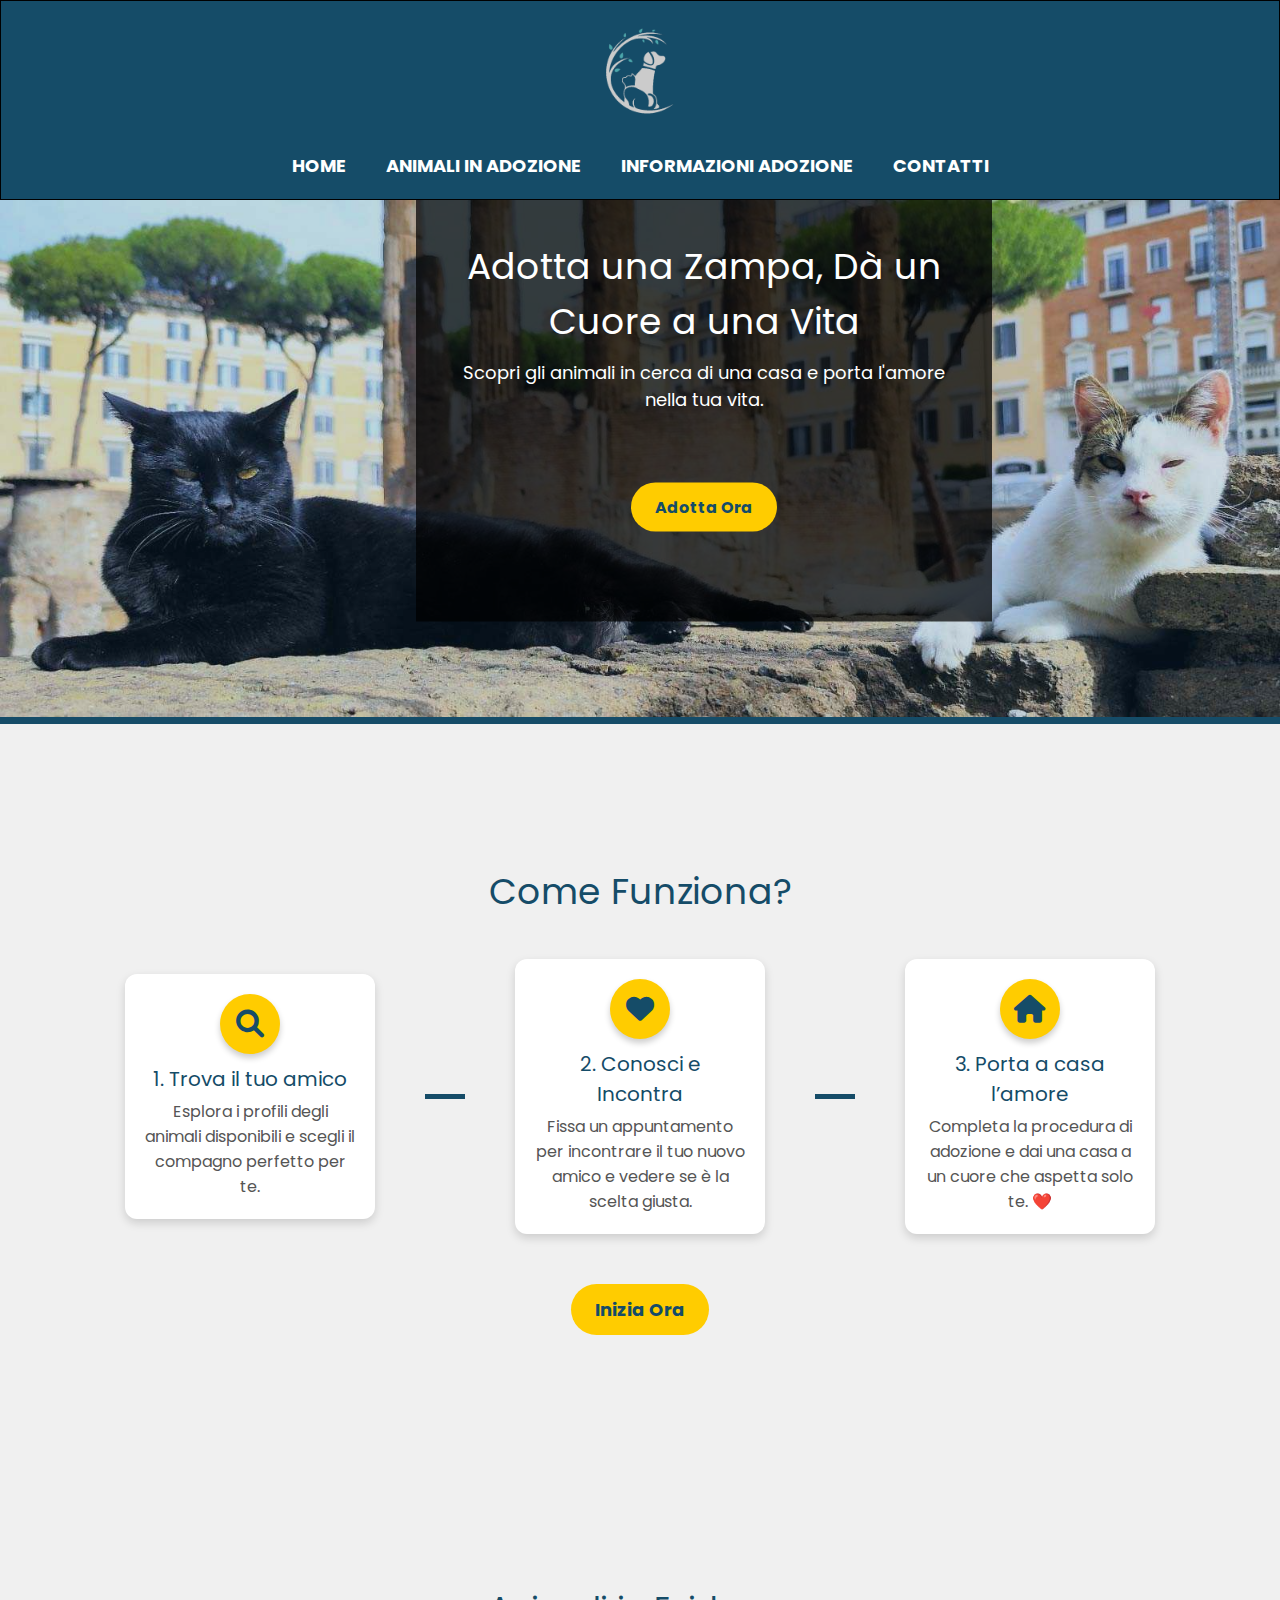
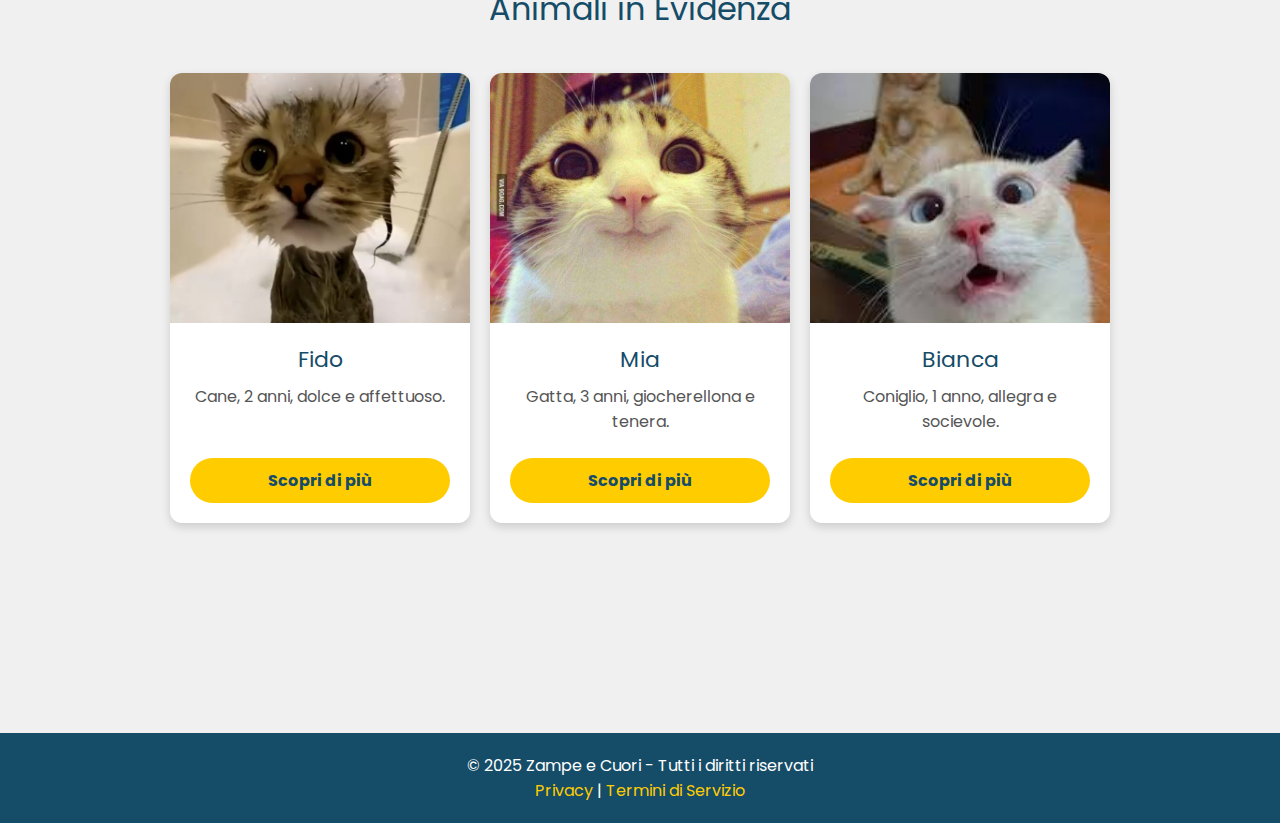
==== index.html @ fa0ba4fa "m" ====
<!DOCTYPE html>
<html lang="it">
<head>
    <meta charset="UTF-8">
    <meta name="viewport" content="width=device-width, initial-scale=1.0">
    <meta http-equiv="X-UA-Compatible" content="ie=edge">
    <link rel="stylesheet" href="/Styles/main.css">

    <title>Zampe e Cuori</title>
    <link rel="stylesheet" href="https://cdnjs.cloudflare.com/ajax/libs/font-awesome/6.0.0/css/all.min.css">

    <link rel="preconnect" href="https://fonts.googleapis.com">
<link rel="preconnect" href="https://fonts.gstatic.com" crossorigin>
<link href="https://fonts.googleapis.com/css2?family=Poppins:ital,wght@0,100;0,200;0,300;0,400;0,500;0,600;0,700;0,800;0,900;1,100;1,200;1,300;1,400;1,500;1,600;1,700;1,800;1,900&display=swap" rel="stylesheet">
</head>
<body>
    <!-- Header Section -->
    <header>
        <div class="logo">
            <img src="/Resources/logo-white.png" alt="Zampe e Cuori Logo">
        </div>
        <nav>
            <ul>
                <li><a href="#">Home</a></li>
                <li><a href="#">Animali in Adozione</a></li>
                <li><a href="#">Informazioni Adozione</a></li>
                <li><a href="#">Contatti</a></li>
            </ul>
        </nav>
    </header>

    <!-- Banner Section -->
    <section class="banner">
        <img src="/Resources/home-banner.jpg" alt="Immagine di banner" class="banner-image">
        <div class="banner-text">
            <h1>Adotta una Zampa, Dà un Cuore a una Vita</h1>
            <p>Scopri gli animali in cerca di una casa e porta l'amore nella tua vita.</p>
            <a href="#" class="btn">Adotta Ora</a>
        </div>
    </section>

    <!-- Welcome Section -->
    <section class="adoption-process">
        <h2>Come Funziona?</h2>
        <div class="process-container">
            <!-- Step 1 -->
            <div class="step-card">
                <div class="icon">
                    <i class="fas fa-search"></i>
                </div>
                <div class="step-content">
                    <h3>1. Trova il tuo amico</h3>
                    <p>Esplora i profili degli animali disponibili e scegli il compagno perfetto per te.</p>
                </div>
            </div>
    
            <!-- Roadmap line between Step 1 and Step 2 -->
            <div class="roadmap"></div>  
    
            <!-- Step 2 -->
            <div class="step-card">
                <div class="icon">
                    <i class="fas fa-heart"></i>
                </div>
                <div class="step-content">
                    <h3>2. Conosci e Incontra</h3>
                    <p>Fissa un appuntamento per incontrare il tuo nuovo amico e vedere se è la scelta giusta.</p>
                </div>
            </div>
    
            <!-- Roadmap line between Step 2 and Step 3 -->
            <div class="roadmap"></div>  
    
            <!-- Step 3 -->
            <div class="step-card">
                <div class="icon">
                    <i class="fas fa-home"></i>
                </div>
                <div class="step-content">
                    <h3>3. Porta a casa l’amore</h3>
                    <p>Completa la procedura di adozione e dai una casa a un cuore che aspetta solo te. ❤️</p>
                </div>
            </div>
        </div>
        <a href="#" class="btn">Inizia Ora</a>
        <!-- <div class="welcome-image">
            <img src="/Resources/vety-person-holding-cat-for-adoption-at-shelter.jpg" alt="Adopt a pet">
        </div> -->
    </section>
   
    
     

    <!-- Featured Animals Section -->
    <section class="featured-animals">
        <h2>Animali in Evidenza</h2>
        <div class="animal-container">
            <div class="animal-card">
                <img src="/Resources/animali/79a3168cf52edca304ff32db46e0f888.jpg" alt="Cane in adozione">
                <div class="card-content">
                    <h3>Fido</h3>
                    <p>Cane, 2 anni, dolce e affettuoso.</p>
                    <a href="#">Scopri di più</a>
                </div>
            </div>
    
            <div class="animal-card">
                <img src="/Resources/animali/ba927ff34cd961ce2c184d47e8ead9f6.jpg" alt="Gatto in adozione">
                <div class="card-content">
                    <h3>Mia</h3>
                    <p>Gatta, 3 anni, giocherellona e tenera.</p>
                    <a href="#">Scopri di più</a>
                </div>
            </div>
    
            <div class="animal-card">
                <img src="/Resources/animali/images (1).jpg" alt="Coniglio in adozione">
                <div class="card-content">
                    <h3>Bianca</h3>
                    <p>Coniglio, 1 anno, allegra e socievole.</p>
                    <a href="#">Scopri di più</a>
                </div>
            </div>
        </div>
    </section>
    

    <!-- Footer Section -->
    <footer>
        <p>&copy; 2025 Zampe e Cuori - Tutti i diritti riservati</p>
        <p><a href="#">Privacy</a> | <a href="#">Termini di Servizio</a></p>
    </footer>
</body>
</html>
---- Styles/main.css ----
/* General Styles */
* {
    margin: 0;
    padding: 0;
    box-sizing: border-box;
    font-family: "Poppins", sans-serif;
  font-weight: 400;
  font-style: normal;
}

body {
    background-color: #f0f0f0;
    color: #154c68;
}

/* Header Styles */
header {
    background-color: #154c68;
    padding: 20px;
    color: #ffffff;
    display: flex;
    flex-direction: column;
    justify-content: space-between; /* Pushes the divs to the top and bottom */
    align-items: center; /* Centers horizontally */
    height: 200px; /* Adjust as needed */
    border: 1px solid #000; /* Just for visualization */
}


header .logo img {
    
    height: 100px;
}

nav ul {
    list-style: none;
    display: flex;
    justify-content: center;
    margin-top: 10px;
}

nav ul li {
    margin: 0 20px;
}

nav ul li a {
    text-decoration: none;
    color: #ffffff;
    font-size: 18px;
    text-transform: uppercase;
    font-weight: bold;
}

nav ul li a:hover {
    color: #ffcc00;
}

/* Banner Styles */
.banner {
    position: relative;
    width: 100%;
    height: 100%;
    background-color: #154c68;
    overflow: hidden;
}

.banner-image {
    width: 100%;
    height: 200%;
    object-fit: cover;
    opacity: 0.8;
}

.banner-text {
    position: absolute;
    top: 40%;
    left: 55%;
    transform: translate(-50%, -50%);
    text-align: center;
    color: #ffffff;
    background-color: rgba(0, 0, 0, 0.726);
    padding: 40px;
}

.banner-text h1 {
    font-size: 36px;
    margin-bottom: 10px;
}

.banner-text p {
    font-size: 18px;
    margin-bottom: 20px;
}

.banner-text .btn {
    background-color: #ffcc00;
    color: #154c68;
    padding: 12px 24px;
    font-size: 16px;
    text-decoration: none;
    border-radius: 30px;
}

.banner-text .btn:hover {
    background-color: #ff5722;
    color: #ffffff;
}

/* Adoption Process Section */
.adoption-process {
    text-align: center;
    padding: 140px 20px;
    background-color: #f0f0f0;
}

.adoption-process h2 {
    font-size: 36px;
    color: #154c68;
    margin-bottom: 40px;
}

.welcome-image img {
    width: 50%;
    border-radius: 12px;
    box-shadow: 0 4px 10px rgba(0, 0, 0, 0.2);
}

.btn {
    display: inline-block;
    padding: 12px 24px;
    margin: 50px 10px;
    font-size: 18px;
    background-color: #ffcc00;
    color: #154c68;
    font-weight: bold;
    text-decoration: none;
    border-radius: 35px;
    transition: background 0.3s ease, transform 0.2s ease;
}

.btn:hover {
    background-color: #ff5722;
    color: #ffffff;
    transform: scale(1.05);
}

/* Process Container */
.process-container {
    display: flex;
    align-items: center;
    justify-content: center;
    gap: 50px; /* Space between each step */
    position: relative;
}

/* Step Card */
.step-card {
    width: 250px;
    background: #ffffff;
    padding: 20px;
    border-radius: 12px;
    text-align: center;
    box-shadow: 0 4px 10px rgba(0, 0, 0, 0.15);
    display: flex;
    flex-direction: column;
    align-items: center;
    position: relative;
    z-index: 1;
}

/* Step Icon */
.icon {
    width: 60px;
    height: 60px;
    background-color: #ffcc00;
    color: #154c68;
    border-radius: 50%;
    display: flex;
    align-items: center;
    justify-content: center;
    font-size: 28px;
    margin-bottom: 10px;
    box-shadow: 0 4px 6px rgba(0, 0, 0, 0.2);
}

/* Step Content */
.step-content h3 {
    font-size: 20px;
    margin-bottom: 5px;
}

.step-content p {
    font-size: 16px;
    color: #555;
}

/* Roadmap Line (Horizontal) */
.roadmap {
    width: 40px;
    height: 5px;
    background: #154c68;
    position: relative;
}

/* Responsive Design for Small Screens */
@media (max-width: 768px) {
    .process-container {
        flex-direction: column;  /* Stack the cards vertically on smaller screens */
        gap: 20px;
    }

    .step-card {
        width: 80%;  /* Allow cards to be more flexible in size */
    }

    .roadmap {
        width: 5px;
        height: 40px;
    }
}



/* Featured Animals Section */
.featured-animals {
    text-align: center;
    padding: 60px 20px;
    background-color: #f0f0f0;
}

.featured-animals h2 {
    font-size: 32px;
    color: #154c68;
    margin-bottom: 40px;
}

/* Animal Container - Flexbox Layout */
.animal-container {
    display: flex;
    justify-content: center;
    gap: 20px;
    flex-wrap: wrap;
    margin-bottom: 150px;
}

/* Animal Card */
.animal-card {
    width: 300px;
    height: 450px; /* Increased height */
    background: #ffffff;
    border-radius: 12px;
    overflow: hidden;
    box-shadow: 0 4px 10px rgba(0, 0, 0, 0.15);
    transition: transform 0.3s ease, box-shadow 0.3s ease;
    cursor: pointer;
    display: flex;
    flex-direction: column;
}

/* Hover Effect */
.animal-card:hover {
    transform: translateY(-8px);
    box-shadow: 0 6px 16px rgba(0, 0, 0, 0.2);
}

/* Animal Image */
.animal-card img {
    width: 100%;
    height: 250px; /* Adjusted height to fit new card size */
    object-fit: cover;
}

/* Card Content */
.card-content {
    flex-grow: 1;
    padding: 20px;
    text-align: center;
    display: flex;
    flex-direction: column;
    justify-content: space-between;
}

.card-content h3 {
    font-size: 22px;
    color: #154c68;
    margin-bottom: 8px;
}

.card-content p {
    font-size: 16px;
    color: #555;
    flex-grow: 1;
    margin-bottom: 12px;
}

/* Button Style */
.card-content a {
    display: inline-block;
    padding: 10px 18px;
    background-color: #ffcc00;
    color: #154c68;
    font-weight: bold;
    text-decoration: none;
    border-radius: 35px;
    transition: background 0.3s ease, color 0.3s ease;
}

.card-content a:hover {
    background-color: #ff5722;
    color: #ffffff;
}


/* Footer Styles */
footer {
    text-align: center;
    padding: 20px;
    background-color: #154c68;
    color: #ffffff;
}

footer a {
    text-decoration: none;
    color: #ffcc00;
}

footer a:hover {
    color: #ff5722;
}
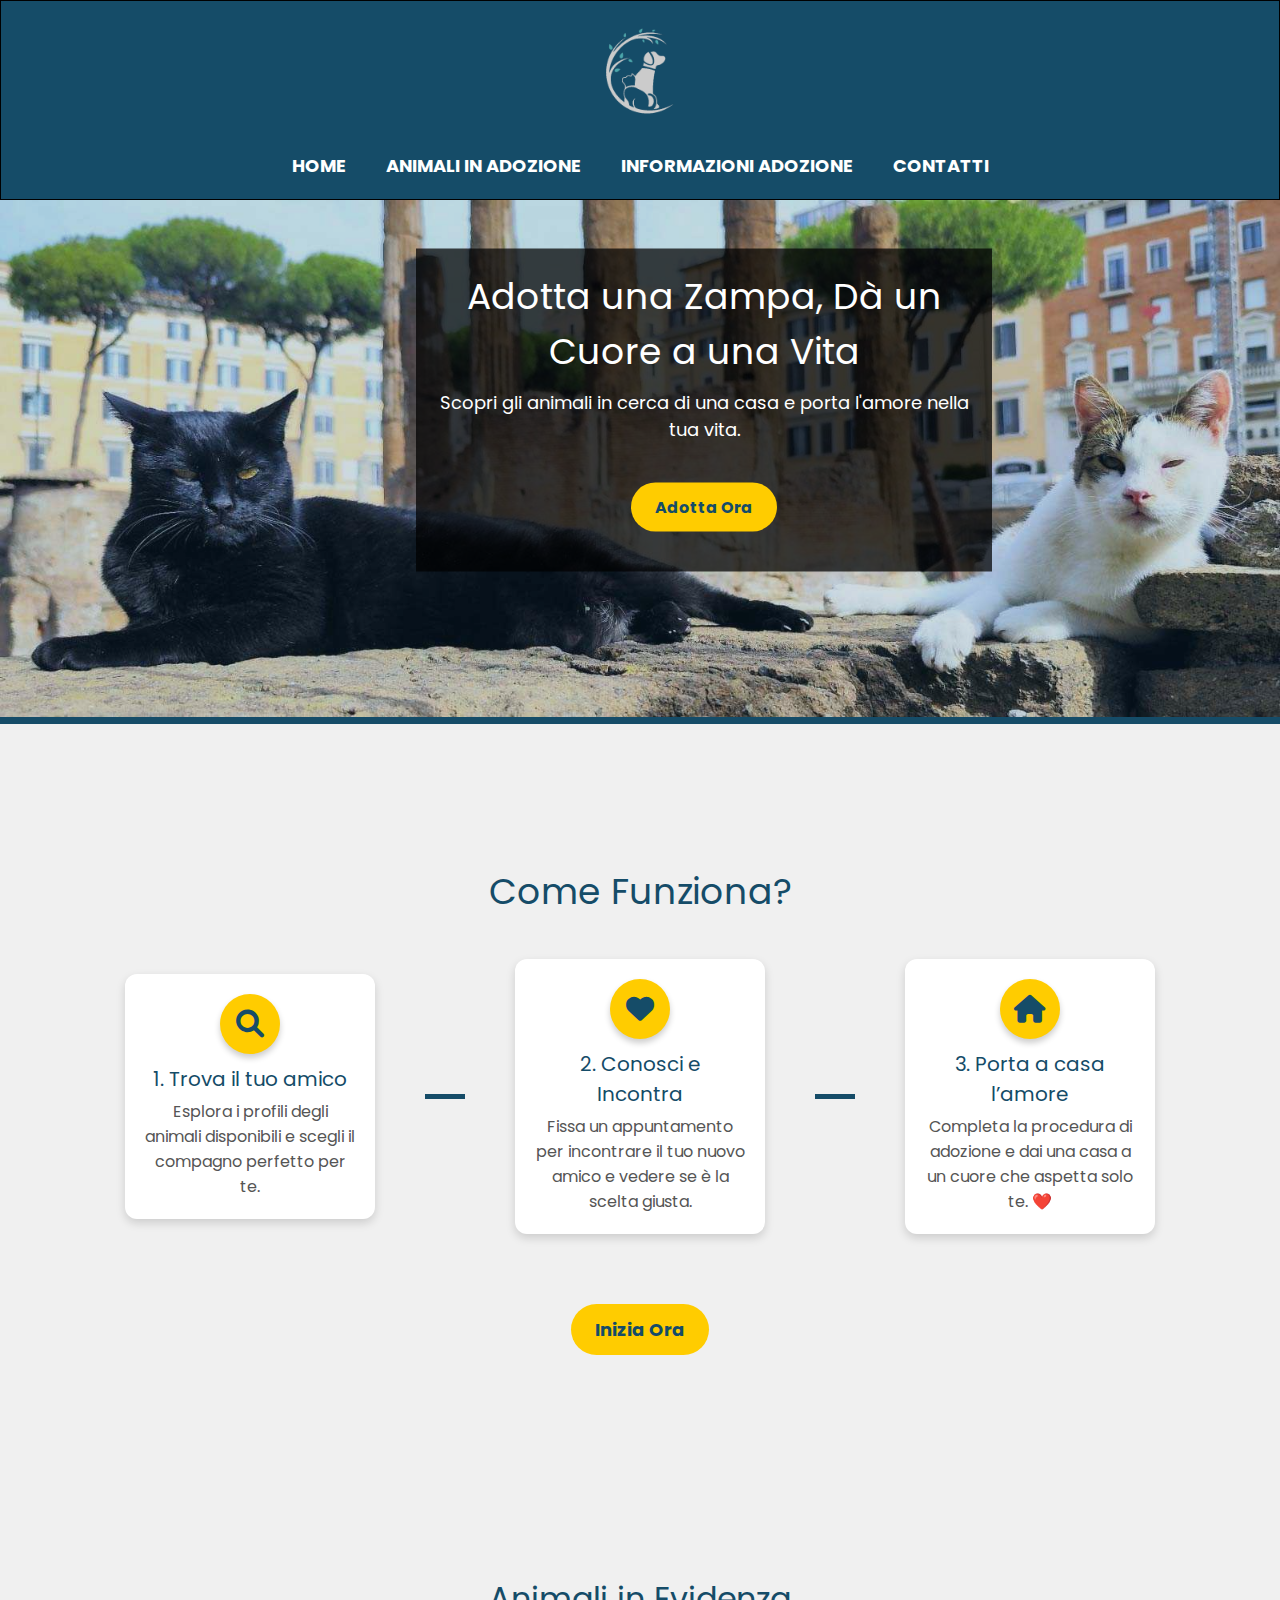
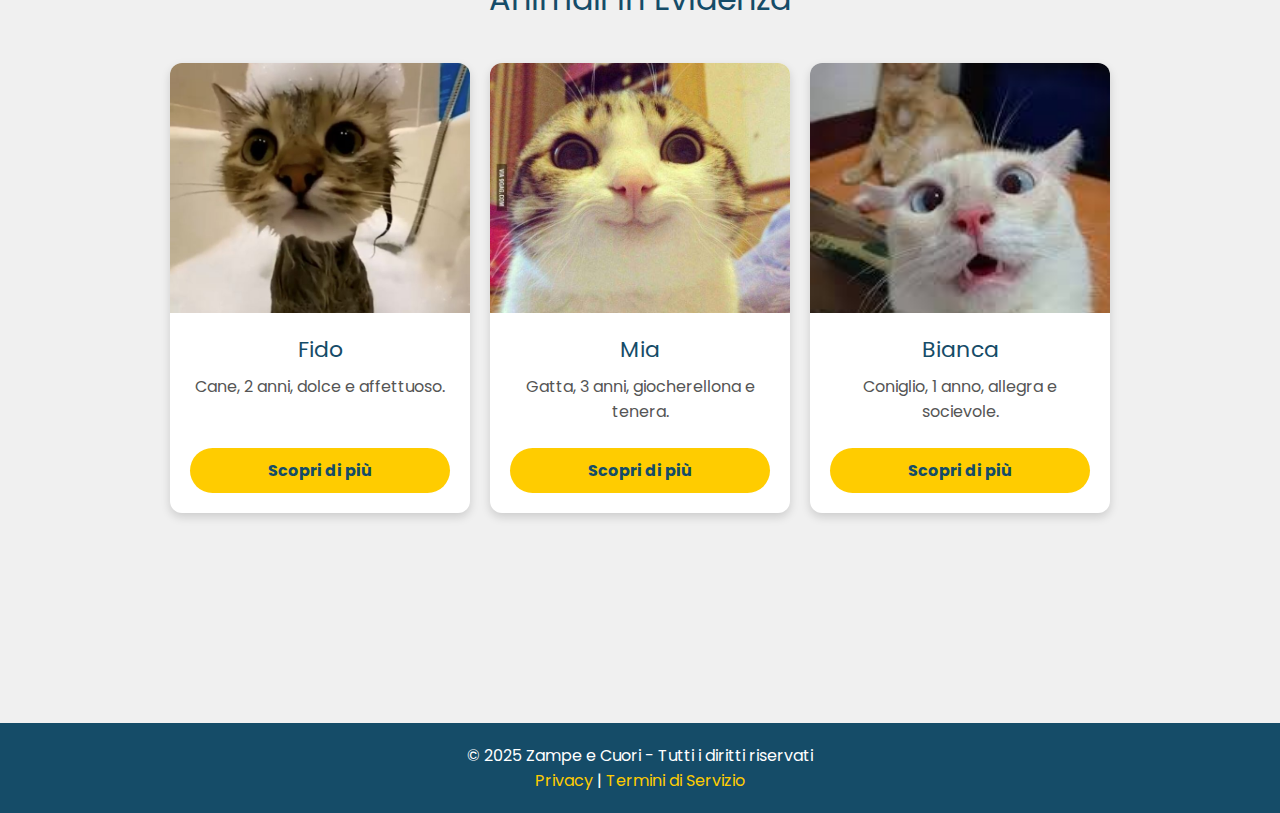
==== commit bd199a5a: "c" ====
--- a/index.html
+++ b/index.html
@@ -22,7 +22,7 @@
         <nav>
             <ul>
                 <li><a href="#">Home</a></li>
-                <li><a href="#">Animali in Adozione</a></li>
+                <li><a href="../Pages/Animali_in_Adozione.html">Animali in Adozione</a></li>
                 <li><a href="#">Informazioni Adozione</a></li>
                 <li><a href="#">Contatti</a></li>
             </ul>
--- a/Styles/main.css
+++ b/Styles/main.css
@@ -79,7 +79,7 @@
     text-align: center;
     color: #ffffff;
     background-color: rgba(0, 0, 0, 0.726);
-    padding: 40px;
+    padding: 20px;
 }
 
 .banner-text h1 {
@@ -128,7 +128,7 @@
 .btn {
     display: inline-block;
     padding: 12px 24px;
-    margin: 50px 10px;
+    margin: 20px 10px;
     font-size: 18px;
     background-color: #ffcc00;
     color: #154c68;
@@ -151,6 +151,7 @@
     justify-content: center;
     gap: 50px; /* Space between each step */
     position: relative;
+    margin-bottom: 50px;
 }
 
 /* Step Card */
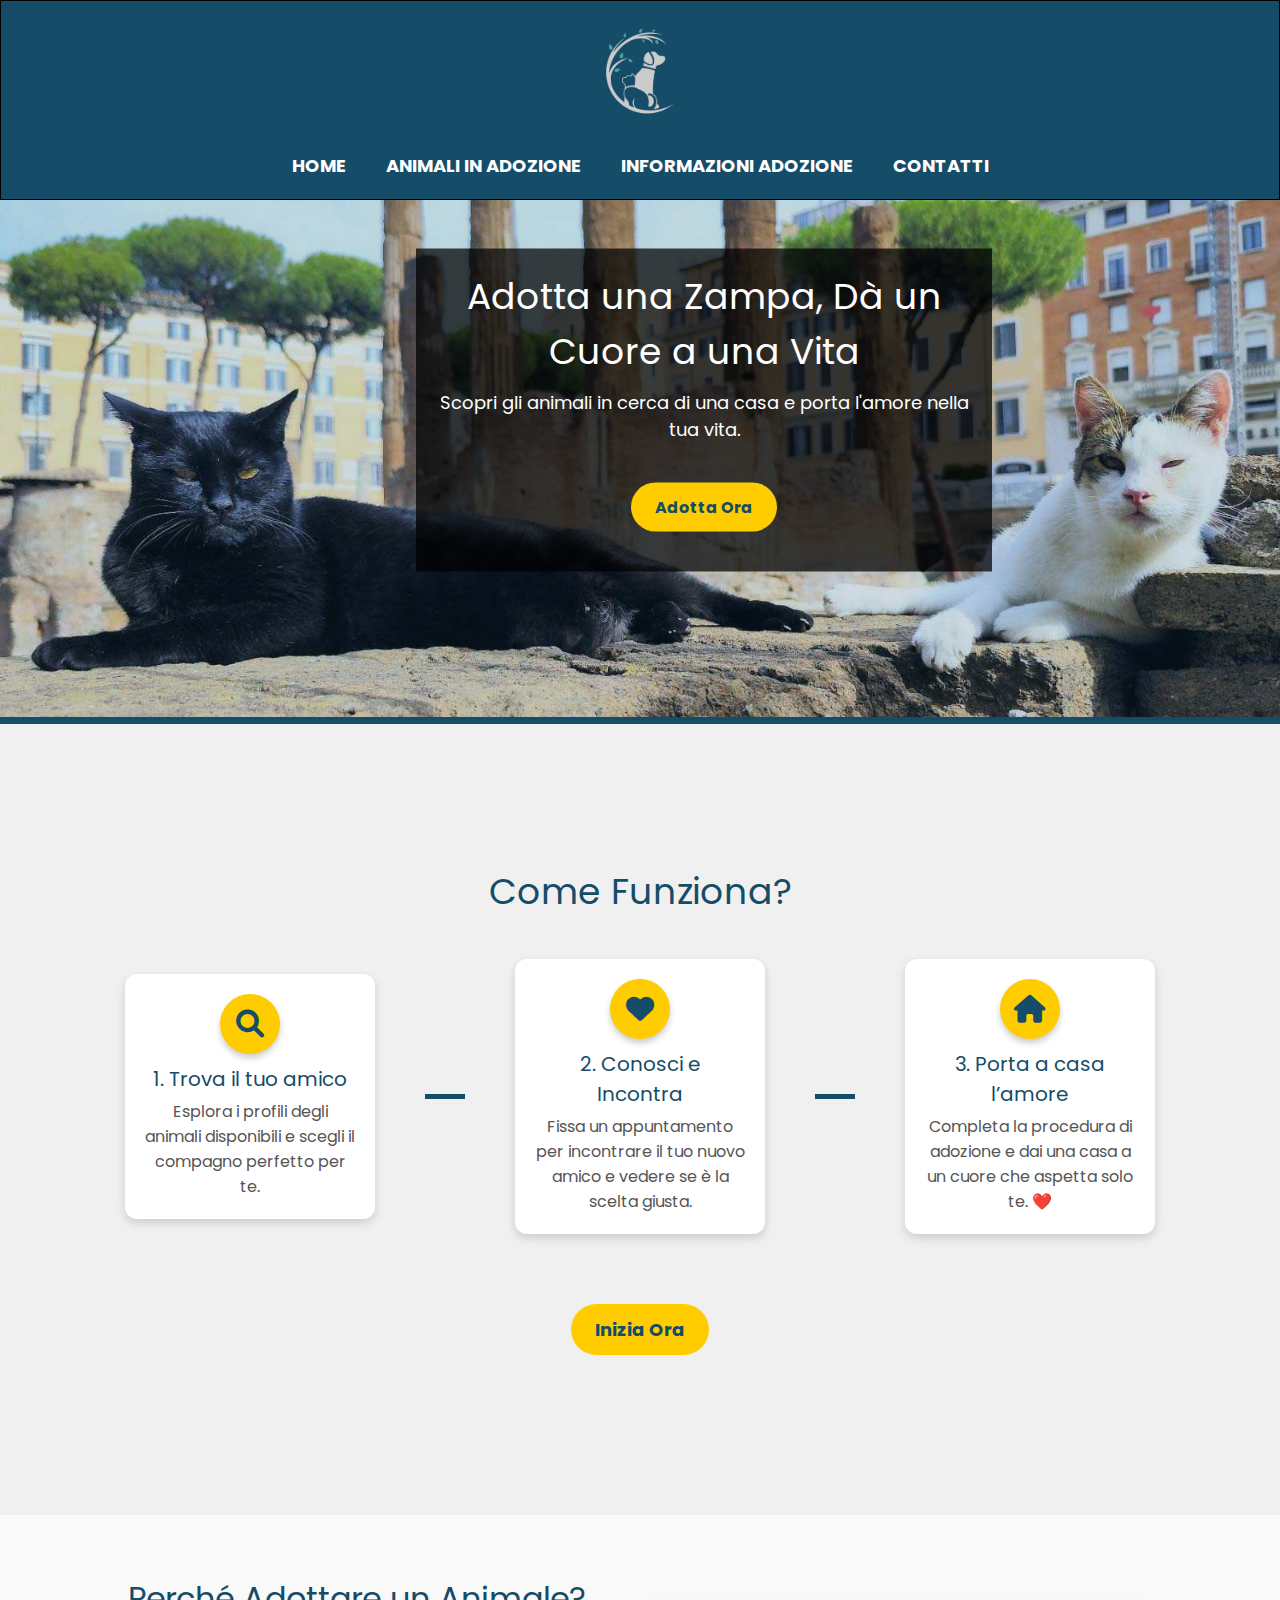
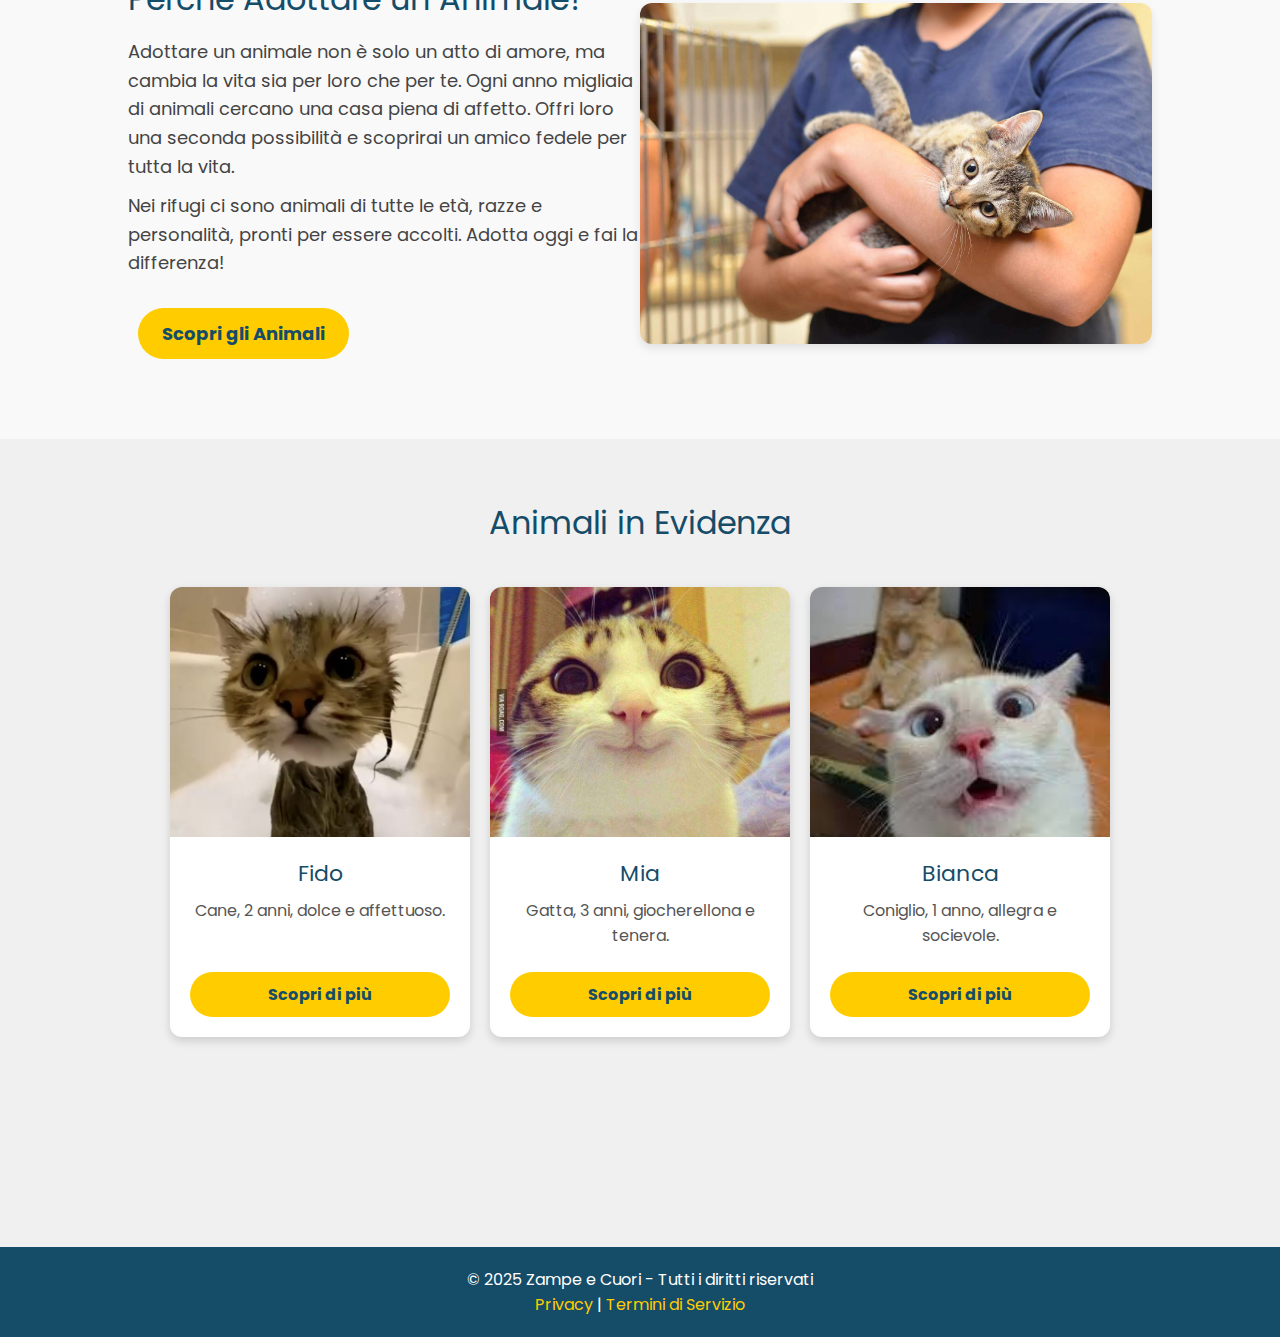
==== commit 58eaf723: "m" ====
--- a/index.html
+++ b/index.html
@@ -35,7 +35,7 @@
         <div class="banner-text">
             <h1>Adotta una Zampa, Dà un Cuore a una Vita</h1>
             <p>Scopri gli animali in cerca di una casa e porta l'amore nella tua vita.</p>
-            <a href="#" class="btn">Adotta Ora</a>
+            <a href="/Pages/adoption-form.html" class="btn">Adotta Ora</a>
         </div>
     </section>
 
@@ -87,9 +87,26 @@
             <img src="/Resources/vety-person-holding-cat-for-adoption-at-shelter.jpg" alt="Adopt a pet">
         </div> -->
     </section>
-   
-    
-     
+
+    <!-- About Animal Adoption Section -->
+<section class="about-adoption">
+    <div class="about-content">
+      <h2>Perché Adottare un Animale?</h2>
+      <p>
+        Adottare un animale non è solo un atto di amore, ma cambia la vita sia per loro che per te. 
+        Ogni anno migliaia di animali cercano una casa piena di affetto. Offri loro una seconda possibilità 
+        e scoprirai un amico fedele per tutta la vita.
+      </p>
+      <p>
+        Nei rifugi ci sono animali di tutte le età, razze e personalità, pronti per essere accolti. 
+        Adotta oggi e fai la differenza!  
+      </p>
+      <a href="adoption.html" class="btn">Scopri gli Animali</a>
+    </div>
+    <div class="about-image">
+      <img src="/Resources/vety-person-holding-cat-for-adoption-at-shelter.jpg" alt="Adopt a Pet">
+    </div>
+  </section> 
 
     <!-- Featured Animals Section -->
     <section class="featured-animals">
--- a/Styles/main.css
+++ b/Styles/main.css
@@ -220,6 +220,78 @@
     }
 }
 
+/* About Animal Adoption Section */
+.about-adoption {
+    display: flex;
+    align-items: center;
+    justify-content: center;
+    padding: 60px 10%;
+    background-color: #f9f9f9;
+  }
+  
+  .about-content {
+    flex: 1;
+    max-width: 50%;
+  }
+  
+  .about-content h2 {
+    font-size: 32px;
+    color: #154c68;
+    margin-bottom: 15px;
+  }
+  
+  .about-content p {
+    font-size: 18px;
+    color: #444;
+    line-height: 1.6;
+    margin-bottom: 10px;
+  }
+  
+  .btn-adopt {
+    display: inline-block;
+    margin-top: 15px;
+    padding: 12px 20px;
+    background-color: #154c68;
+    color: white;
+    text-decoration: none;
+    font-size: 18px;
+    border-radius: 6px;
+    transition: 0.3s ease-in-out;
+  }
+  
+  .btn-adopt:hover {
+    background-color: #103a52;
+  }
+  
+  /* About Image */
+  .about-image {
+    flex: 1;
+    text-align: center;
+  }
+  
+  .about-image img {
+    max-width: 100%;
+    border-radius: 12px;
+    box-shadow: 0 4px 10px rgba(0, 0, 0, 0.1);
+  }
+  
+  /* Responsive Design */
+  @media (max-width: 900px) {
+    .about-adoption {
+      flex-direction: column;
+      text-align: center;
+    }
+  
+    .about-content {
+      max-width: 100%;
+      margin-bottom: 20px;
+    }
+  
+    .about-image img {
+      width: 80%;
+    }
+  }
+  
 
 
 /* Featured Animals Section */
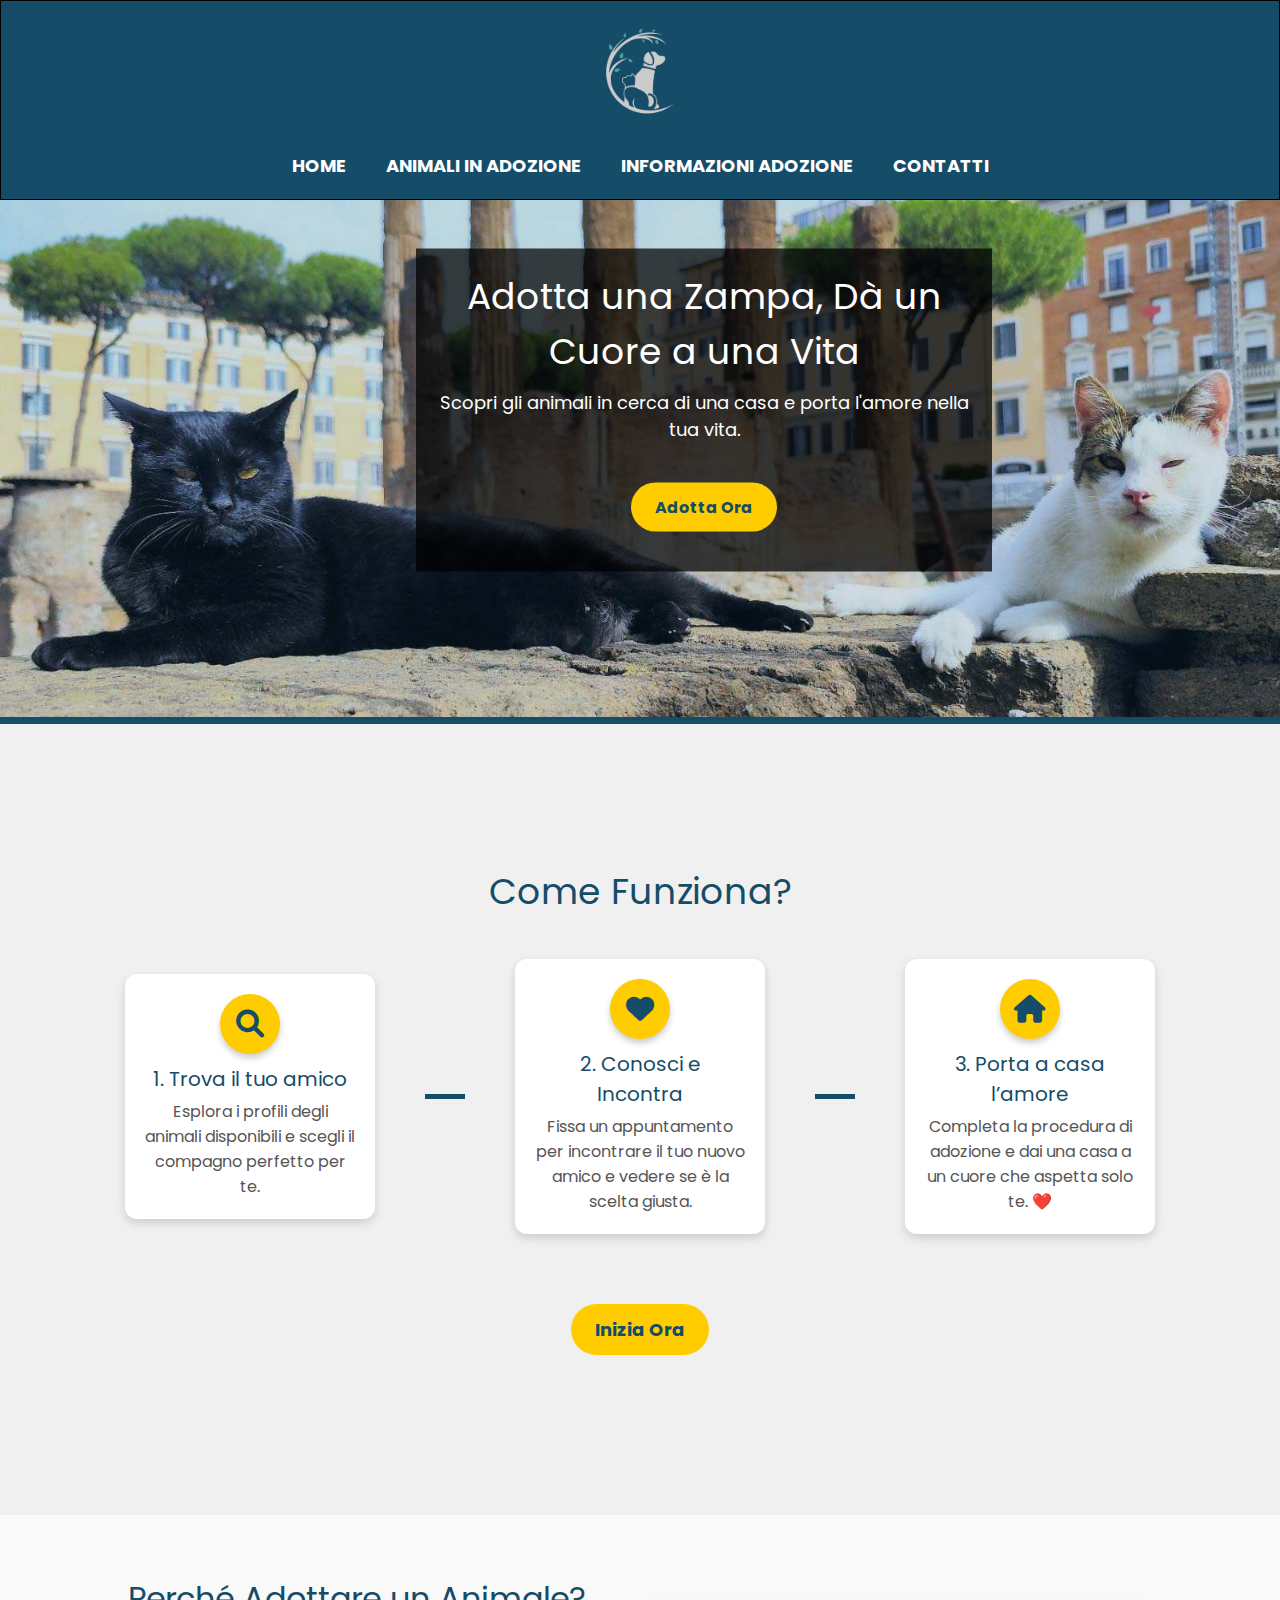
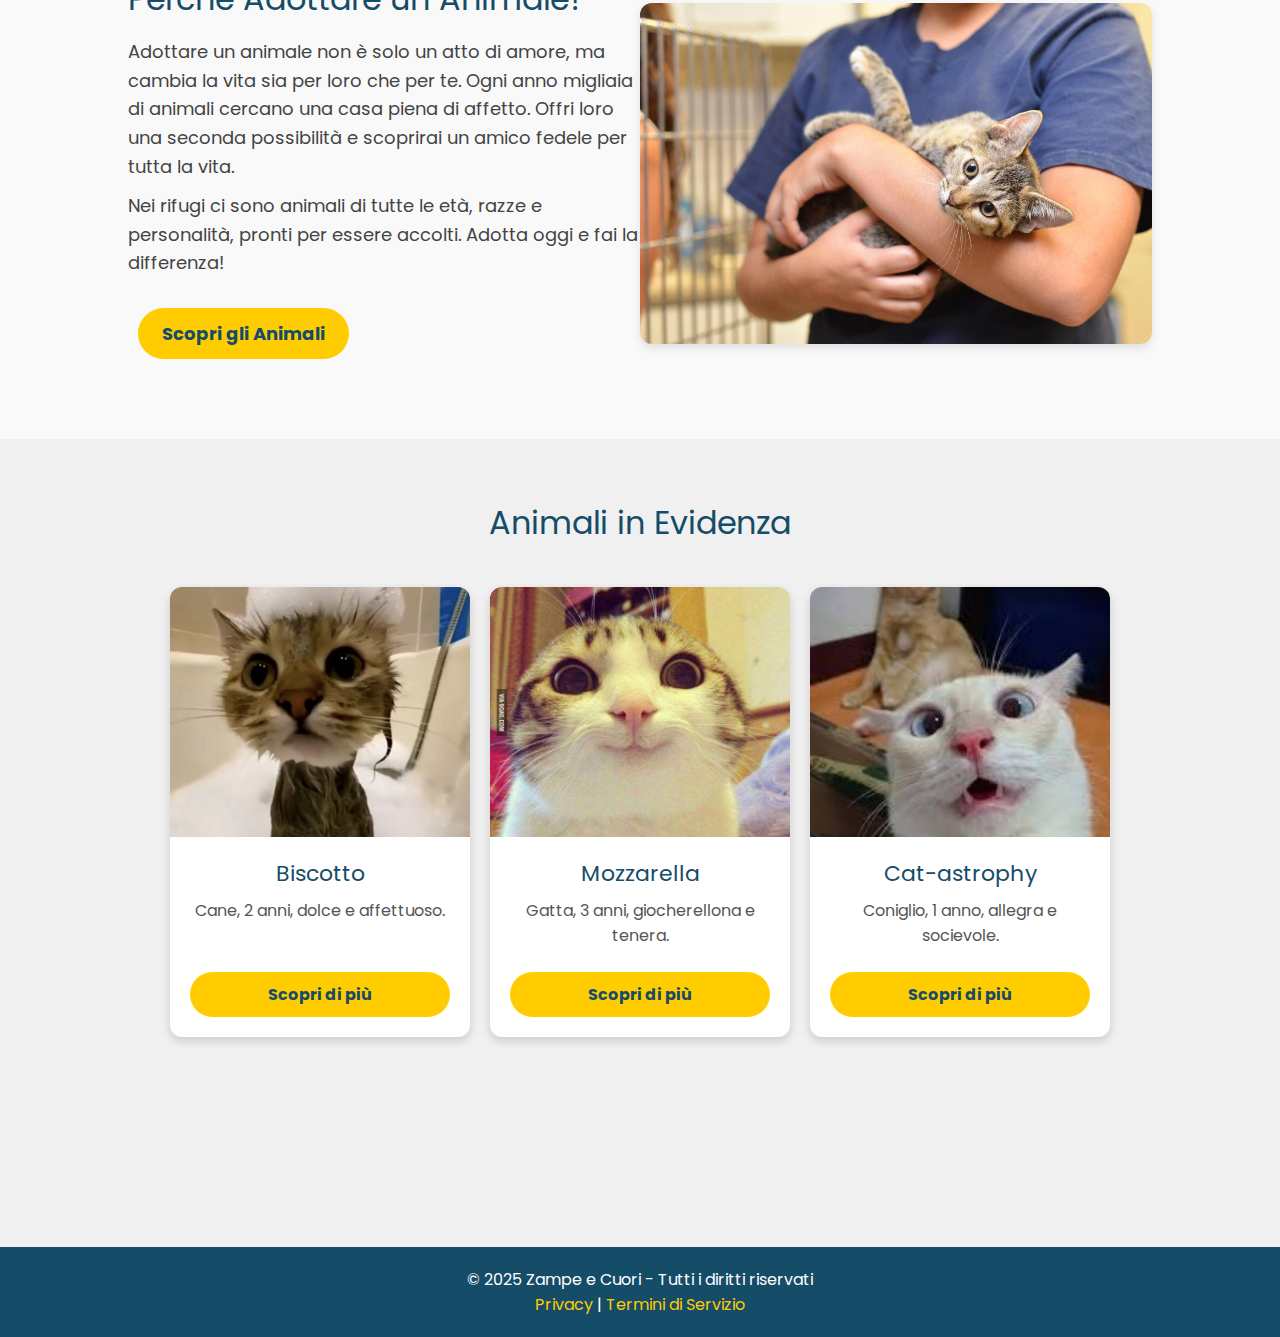
==== commit 96f7f422: "m" ====
--- a/index.html
+++ b/index.html
@@ -115,27 +115,27 @@
             <div class="animal-card">
                 <img src="/Resources/animali/79a3168cf52edca304ff32db46e0f888.jpg" alt="Cane in adozione">
                 <div class="card-content">
-                    <h3>Fido</h3>
+                    <h3>Biscotto</h3>
                     <p>Cane, 2 anni, dolce e affettuoso.</p>
-                    <a href="#">Scopri di più</a>
+                    <a href="/Pages/profile/biscotto.html">Scopri di più</a>
                 </div>
             </div>
     
             <div class="animal-card">
                 <img src="/Resources/animali/ba927ff34cd961ce2c184d47e8ead9f6.jpg" alt="Gatto in adozione">
                 <div class="card-content">
-                    <h3>Mia</h3>
+                    <h3>Mozzarella</h3>
                     <p>Gatta, 3 anni, giocherellona e tenera.</p>
-                    <a href="#">Scopri di più</a>
+                    <a href="/Pages/profile/mozzarella.html">Scopri di più</a>
                 </div>
             </div>
     
             <div class="animal-card">
                 <img src="/Resources/animali/images (1).jpg" alt="Coniglio in adozione">
                 <div class="card-content">
-                    <h3>Bianca</h3>
+                    <h3>Cat-astrophy</h3>
                     <p>Coniglio, 1 anno, allegra e socievole.</p>
-                    <a href="#">Scopri di più</a>
+                    <a href="/Pages/profile/catastrophy.html">Scopri di più</a>
                 </div>
             </div>
         </div>
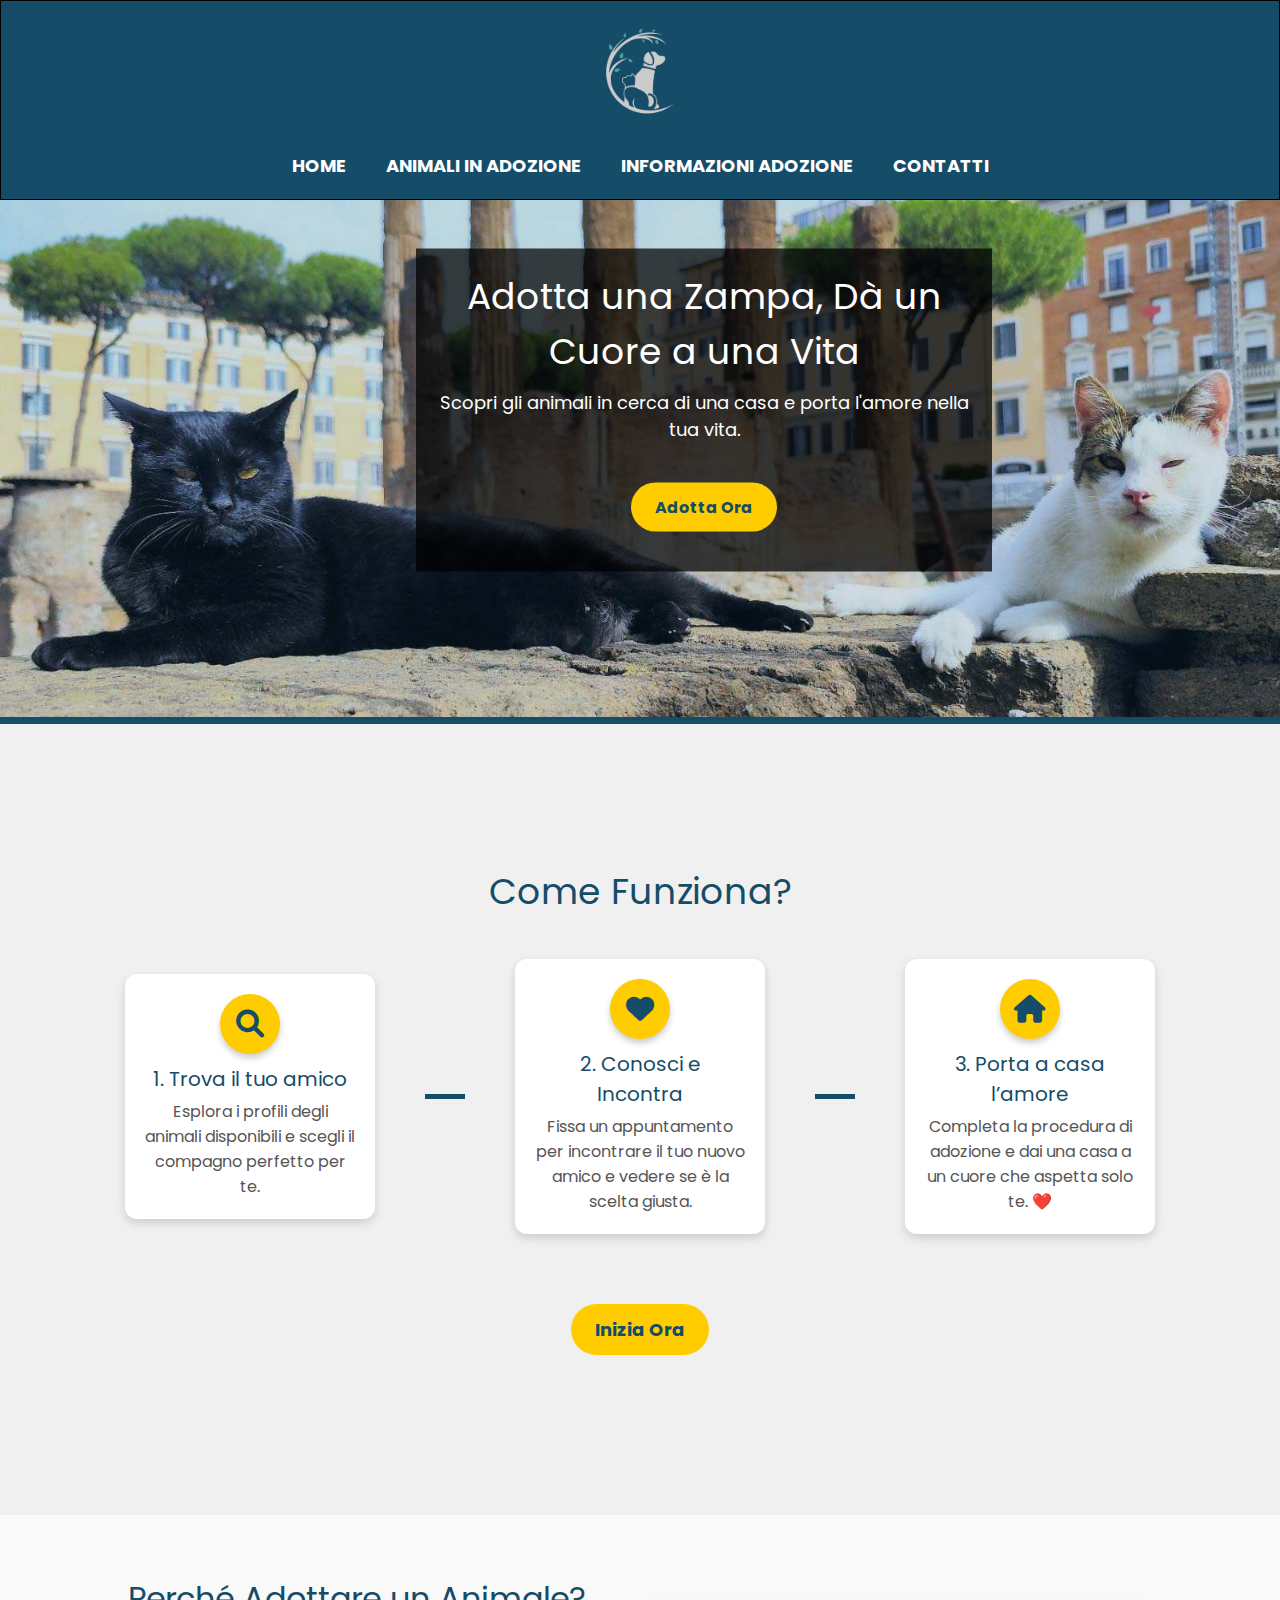
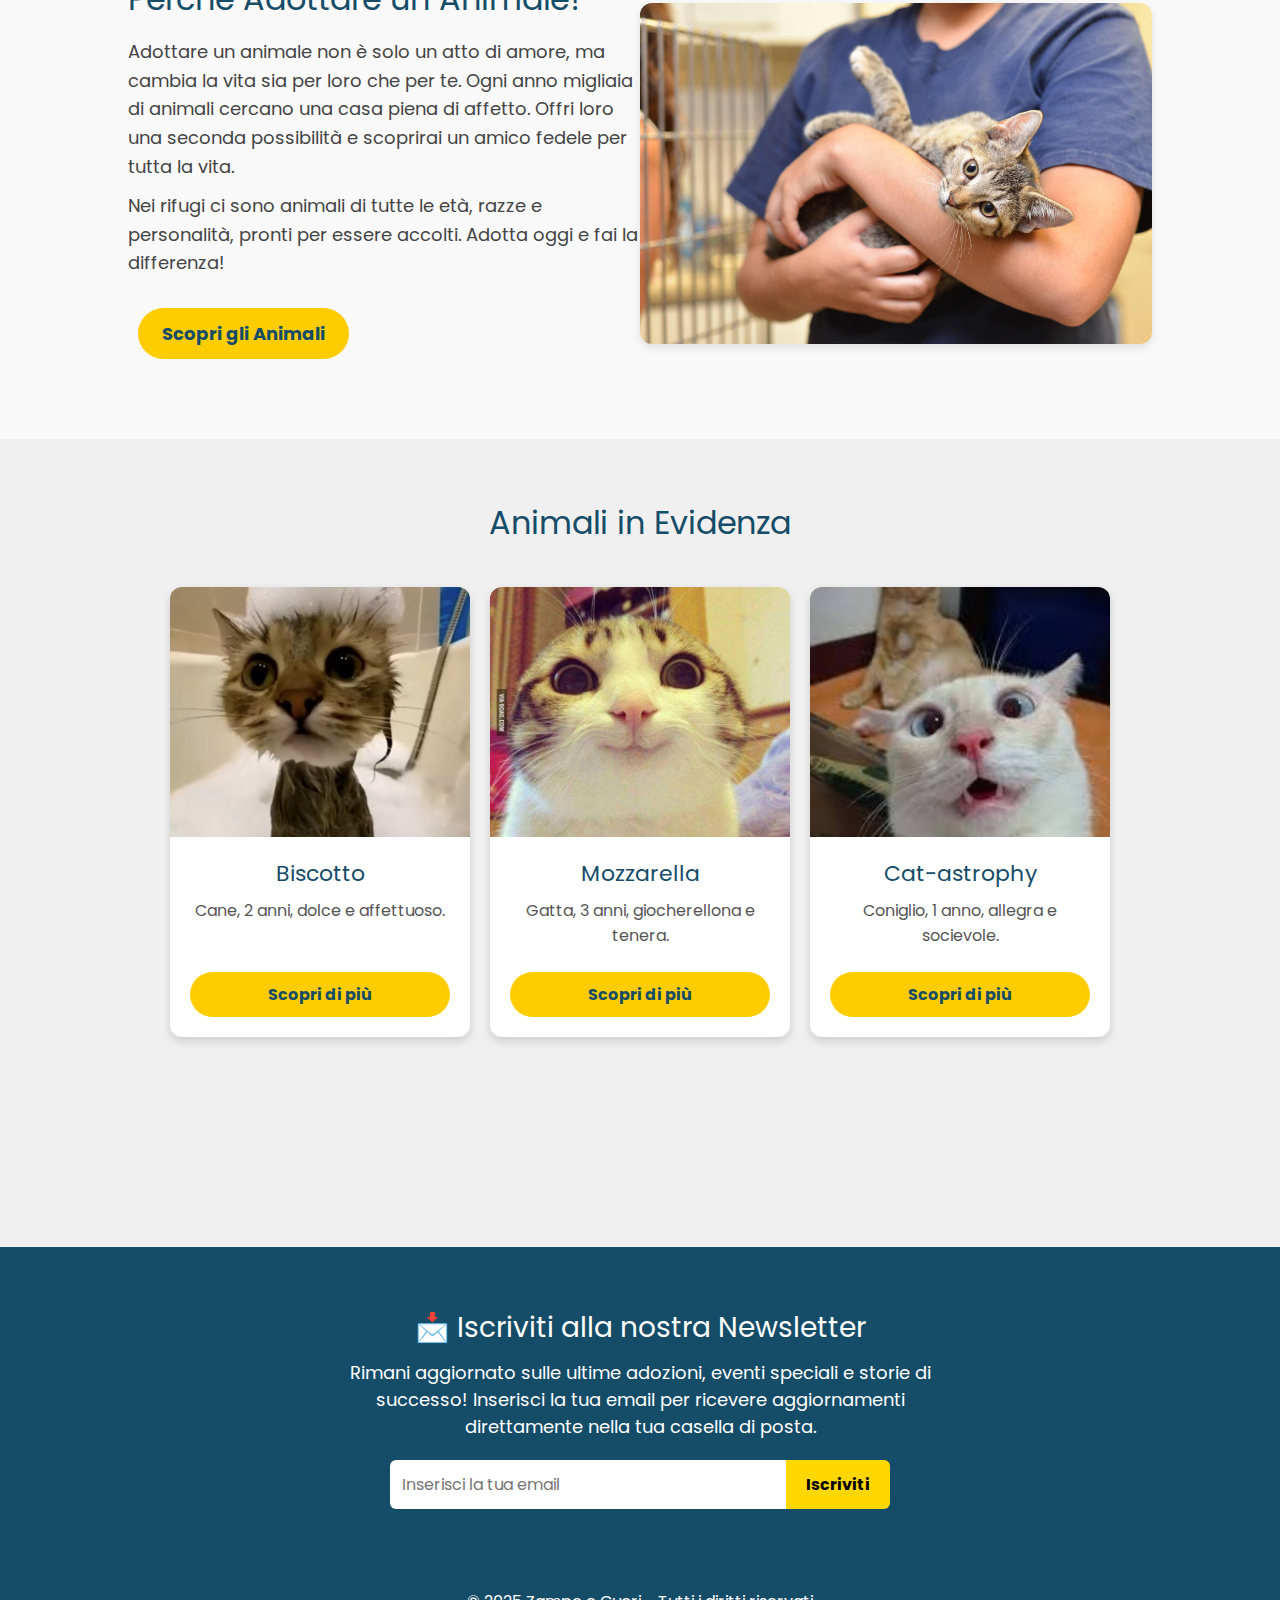
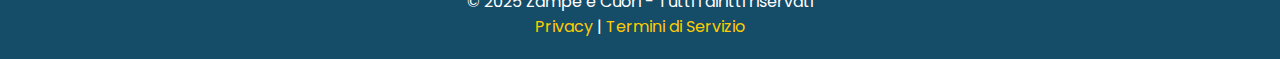
==== commit f120ded3: "m" ====
--- a/index.html
+++ b/index.html
@@ -140,6 +140,22 @@
             </div>
         </div>
     </section>
+
+    <!-- Newsletter Signup Section -->
+<section class="newsletter">
+    <div class="newsletter-content">
+      <h2>📩 Iscriviti alla nostra Newsletter</h2>
+      <p>
+        Rimani aggiornato sulle ultime adozioni, eventi speciali e storie di successo! 
+        Inserisci la tua email per ricevere aggiornamenti direttamente nella tua casella di posta.
+      </p>
+  
+      <form action="#" method="POST" class="newsletter-form">
+        <input type="email" name="email" placeholder="Inserisci la tua email" required>
+        <button type="submit">Iscriviti</button>
+      </form>
+    </div>
+  </section>  
     
 
     <!-- Footer Section -->
--- a/Styles/main.css
+++ b/Styles/main.css
@@ -383,6 +383,77 @@
     color: #ffffff;
 }
 
+/* Newsletter Section */
+.newsletter {
+    text-align: center;
+    background: #154c68;
+    color: white;
+    padding: 60px 10%;
+  }
+  
+  .newsletter h2 {
+    font-size: 28px;
+    margin-bottom: 10px;
+  }
+  
+  .newsletter p {
+    font-size: 18px;
+    margin-bottom: 20px;
+    max-width: 600px;
+    margin-left: auto;
+    margin-right: auto;
+  }
+  
+  /* Newsletter Form */
+  .newsletter-form {
+    display: flex;
+    justify-content: center;
+    max-width: 500px;
+    margin: auto;
+  }
+  
+  .newsletter-form input {
+    flex: 1;
+    padding: 12px;
+    font-size: 16px;
+    border: none;
+    border-radius: 6px 0 0 6px;
+    outline: none;
+  }
+  
+  .newsletter-form button {
+    padding: 12px 20px;
+    font-size: 16px;
+    border: none;
+    background: #ffd700;
+    color: black;
+    font-weight: bold;
+    cursor: pointer;
+    border-radius: 0 6px 6px 0;
+    transition: 0.3s ease-in-out;
+  }
+  
+  .newsletter-form button:hover {
+    background: #e6c200;
+  }
+  
+  /* Responsive Design */
+  @media (max-width: 600px) {
+    .newsletter-form {
+      flex-direction: column;
+    }
+  
+    .newsletter-form input {
+      border-radius: 6px;
+      margin-bottom: 10px;
+    }
+  
+    .newsletter-form button {
+      border-radius: 6px;
+    }
+  }
+  
+
 
 /* Footer Styles */
 footer {
